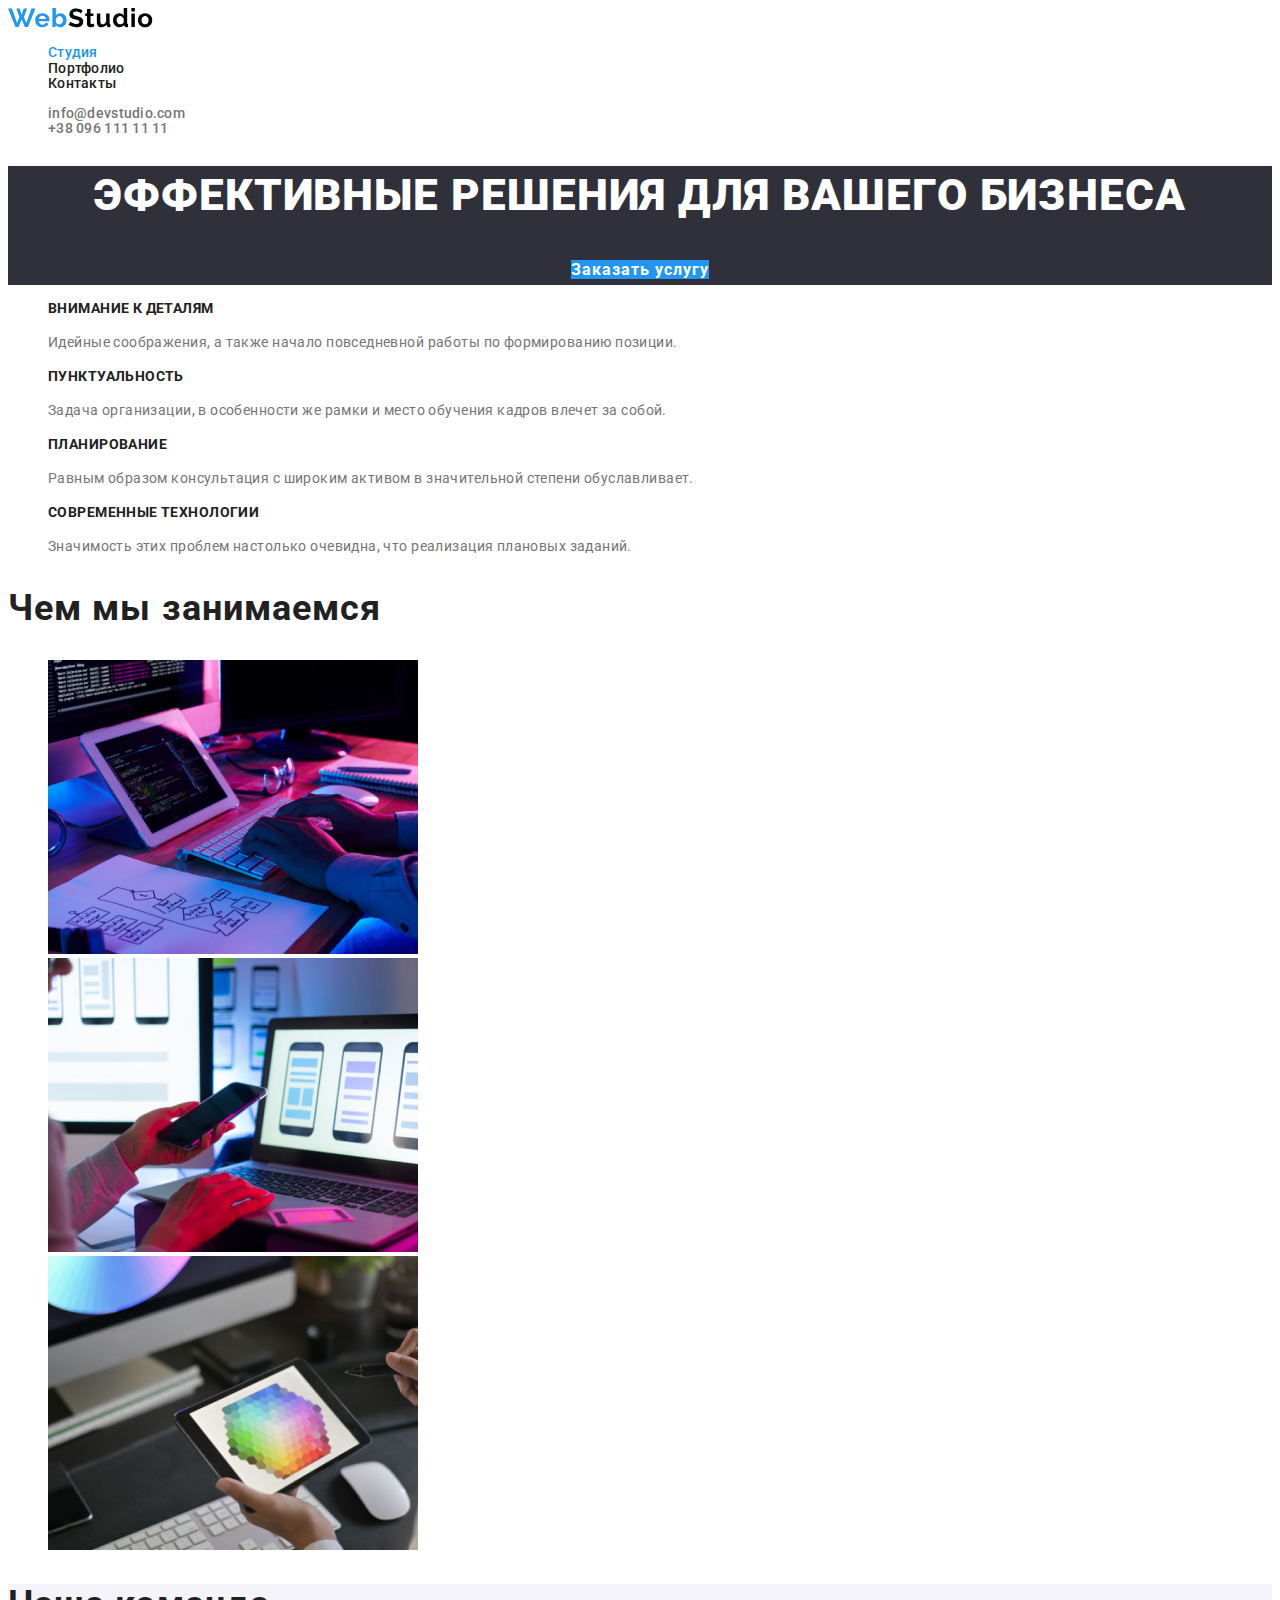
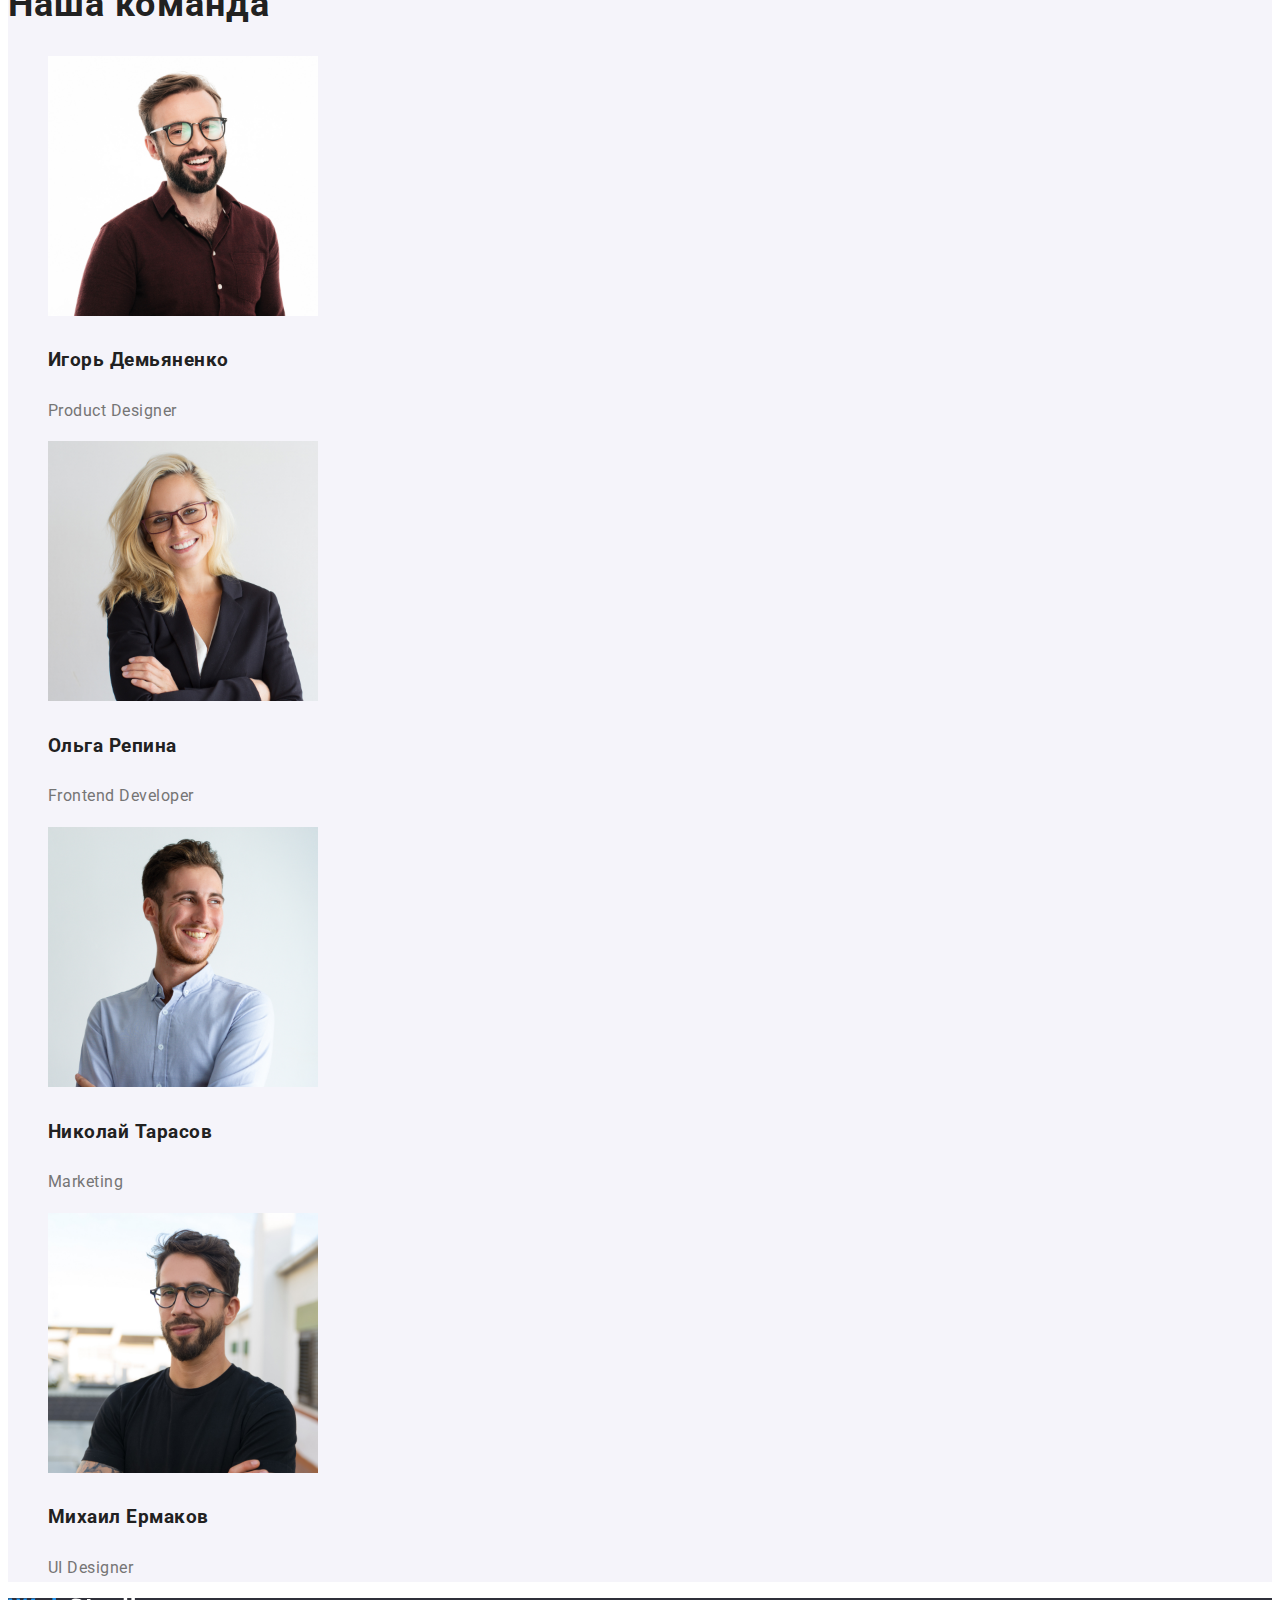
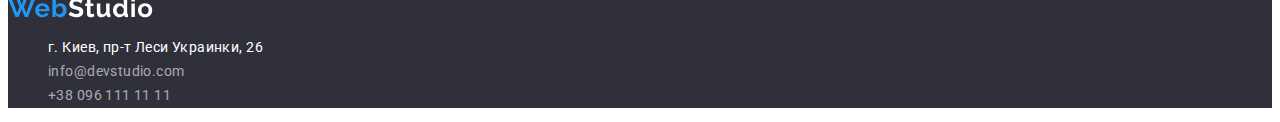
==== index.html @ 73bbd06a "Added files from previous hw" ====
<!DOCTYPE html>
<html lang="ru">
<head>
    <meta charset="UTF-8">
    <meta name="viewport" content="width=device-width, initial-scale=1.0">
    <title>Студия</title>
    <link rel="preconnect" href="https://fonts.gstatic.com">
    <link href="https://fonts.googleapis.com/css2?family=Roboto:wght@400;500;700;900&display=swap" rel="stylesheet">
    <link rel="stylesheet" href="./css/styles.css">
</head>
<body>
    <header class="site-header">
        <nav>
            <a href="index.html" class="logo">
                <img src="images/WebStudio.svg" alt="Логотип">
            </a>
            <ul class="navigation list">
                <li><a class="current" href="index.html">Студия</a></li>
                <li><a href="./portfolio.html">Портфолио</a></li>
                <li><a href="">Контакты</a></li>
            </ul>
        </nav>
        <ul class="header-contacts list">
            <li><a href="mailto:info@devstudio.com">info@devstudio.com</a></li>
            <li><a href="tel:380961111111">+38 096 111 11 11</a></li>
        </ul>
    </header>
    <main>
        <section class="hero">
            <h1>Эффективные решения для вашего бизнеса</h1>
            <a href="">Заказать услугу</a>
        </section>
        <section class="advantages">
           <ul class="list">
                <li>
                    <h3>Внимание к деталям</h3>
                    <p>Идейные соображения, а также начало повседневной работы по формированию позиции.</p>
                </li>
                <li>
                    <h3>Пунктуальность</h3>
                    <p>Задача организации, в особенности же рамки и место обучения кадров влечет за собой.</p>
                </li>
                <li>
                    <h3>Планирование</h3>
                    <p>Равным образом консультация с широким активом в значительной степени обуславливает.</p>
                </li>
                <li>
                    <h3>Современные технологии</h3>
                    <p>Значимость этих проблем настолько очевидна, что реализация плановых заданий.</p>
                </li>
            </ul>
        </section>
        <section class="activities">
            <h2 class="header">Чем мы занимаемся</h2>
            <ul class="list">
                <li><img src="images/1.jpg" alt="coding" width="370" height="294"></li>
                <li><img src="images/2.jpg" alt="developing" width="370" height="294"></li>
                <li><img src="images/3.jpg" alt="designing" width="370" height="294"></li>
            </ul>
        </section>
        <section class="team">
            <h2 class="header">Наша команда</h2>
            <ul class="list">
                <li>
                    <img src="images/igor.jpg" alt="Игорь Демьяненко" height="260" width="270">
                    <h3>Игорь Демьяненко</h3>
                    <p>Product Designer</p>
                </li>
                <li>
                    <img src="images/olga.jpg" alt="Ольга Репина" height="260" width="270">
                    <h3>Ольга Репина</h3>
                    <p>Frontend Developer</p>
                </li>
                <li>
                    <img src="images/nikolay.jpg" alt="Николай Тарасов" height="260" width="270">
                    <h3>Николай Тарасов</h3>
                    <p>Marketing</p>
                </li>
                <li>
                    <img src="images/mikhail.jpg" alt="Михаил Ермаков" height="260" width="270">
                    <h3>Михаил Ермаков</h3>
                    <p>UI Designer</p>
                </li>
            </ul>
        </section>
    </main>
    <footer class="site-footer">
        <a href="index.html" class="logo">
            <img src="images/FooterLogo.svg" alt="Логотип">
        </a>
        <address class="footer-contacts">
            <ul class="list">
                <li>г. Киев, пр-т Леси Украинки, 26</li>
                <li><a href="mailto:info@devstudio.com">info@devstudio.com</a></li>
                <li><a href="tel:+380961111111">+38 096 111 11 11</a></li>
            </ul>
        </address>
    </footer>  
</body>
</html>
---- css/styles.css ----
:root {
  --primary-text-color: #212121;
  --secondary-text-color: #757575;
  --accent-color: #2196f3;
  --secondary-accent-color: #ffffff;
  --hero-background-color: #2f303a;
  --primary-background: #ffffff;
  --secondary-background: #f5f4fa;
}

body {
  font-family: "Roboto", sans-serif;
  background-color: var(--primary-background);
}

/* Header */

.navigation a {
  color: var(--primary-text-color);
  text-decoration: none;
}

.site-header a:hover,
.site-header a:focus {
  color: var(--accent-color);
}

.header-contacts a {
  color: var(--secondary-text-color);
  text-decoration: none;
}

.site-header {
  font-weight: 500;
  font-size: 14px;
  line-height: 1.1;
  letter-spacing: 0.02em;
}

.navigation .current {
  color: var(--accent-color);
}

/* Hero */

.hero {
  background-color: var(--hero-background-color);

  text-align: center;
  letter-spacing: 0.06em;
}

.hero h1 {
  color: var(--secondary-accent-color);

  font-weight: 900;
  font-size: 44px;
  line-height: 1.36;
  text-transform: uppercase;
}

.hero a {
  color: var(--secondary-accent-color);
  background-color: var(--accent-color);

  font-weight: 700;
  font-size: 16px;
  line-height: 1.87;
  text-decoration: none;
}

/* Main index.html */

.advantages h3 {
  color: var(--primary-text-color);

  font-weight: 700;
  font-size: 14px;
  line-height: 1.14;
  letter-spacing: 0.03em;
  text-transform: uppercase;
}

.advantages p {
  color: var(--secondary-text-color);

  font-weight: 400;
  font-size: 14px;
  line-height: 1.71;
  letter-spacing: 0.03em;
}

.header {
  color: var(--primary-text-color);

  font-weight: 700;
  font-size: 36px;
  line-height: 1.16;
  letter-spacing: 0.03em;
}

.team {
  background-color: var(--secondary-background);
}

.team .list {
  color: var(--primary-text-color);

  font-weight: 500;
  font-size: 16px;
  line-height: 1.8;
  letter-spacing: 0.03em;
}

.team p {
  color: var(--secondary-text-color);

  font-weight: 400;
}

.list {
  list-style: none;
  font-style: normal;
}

/* Footer */

.site-footer {
  background: var(--hero-background-color);
}

.footer-contacts {
  color: var(--secondary-accent-color);

  font-weight: 400;
  font-size: 14px;
  line-height: 1.71;
  letter-spacing: 0.03em;
}

.footer-contacts a {
  color: rgba(255, 255, 255, 0.6);

  text-decoration: none;
}

/* Main portfolio.html */

.filters button {
  background-color: var(--secondary-background);
  color: var(--primary-text-color);

  font-family: inherit;
  font-weight: 500;
  font-size: 16px;
  line-height: 1.62;
  letter-spacing: 0.03em;
}

.filters button:hover,
.filters button:focus,
.filters button:active {
  background-color: var(--accent-color);
  color: var(--secondary-accent-color);
}

.portfolio a {
  text-decoration: none;
}

.portfolio h3 {
  color: var(--primary-text-color);

  font-weight: 700;
  font-size: 18px;
  line-height: 2;
  letter-spacing: 0.06em;
}

.portfolio p {
  color: var(--secondary-text-color);

  font-weight: 400;
  font-size: 16px;
  line-height: 1.87;
  letter-spacing: 0.03em;
}
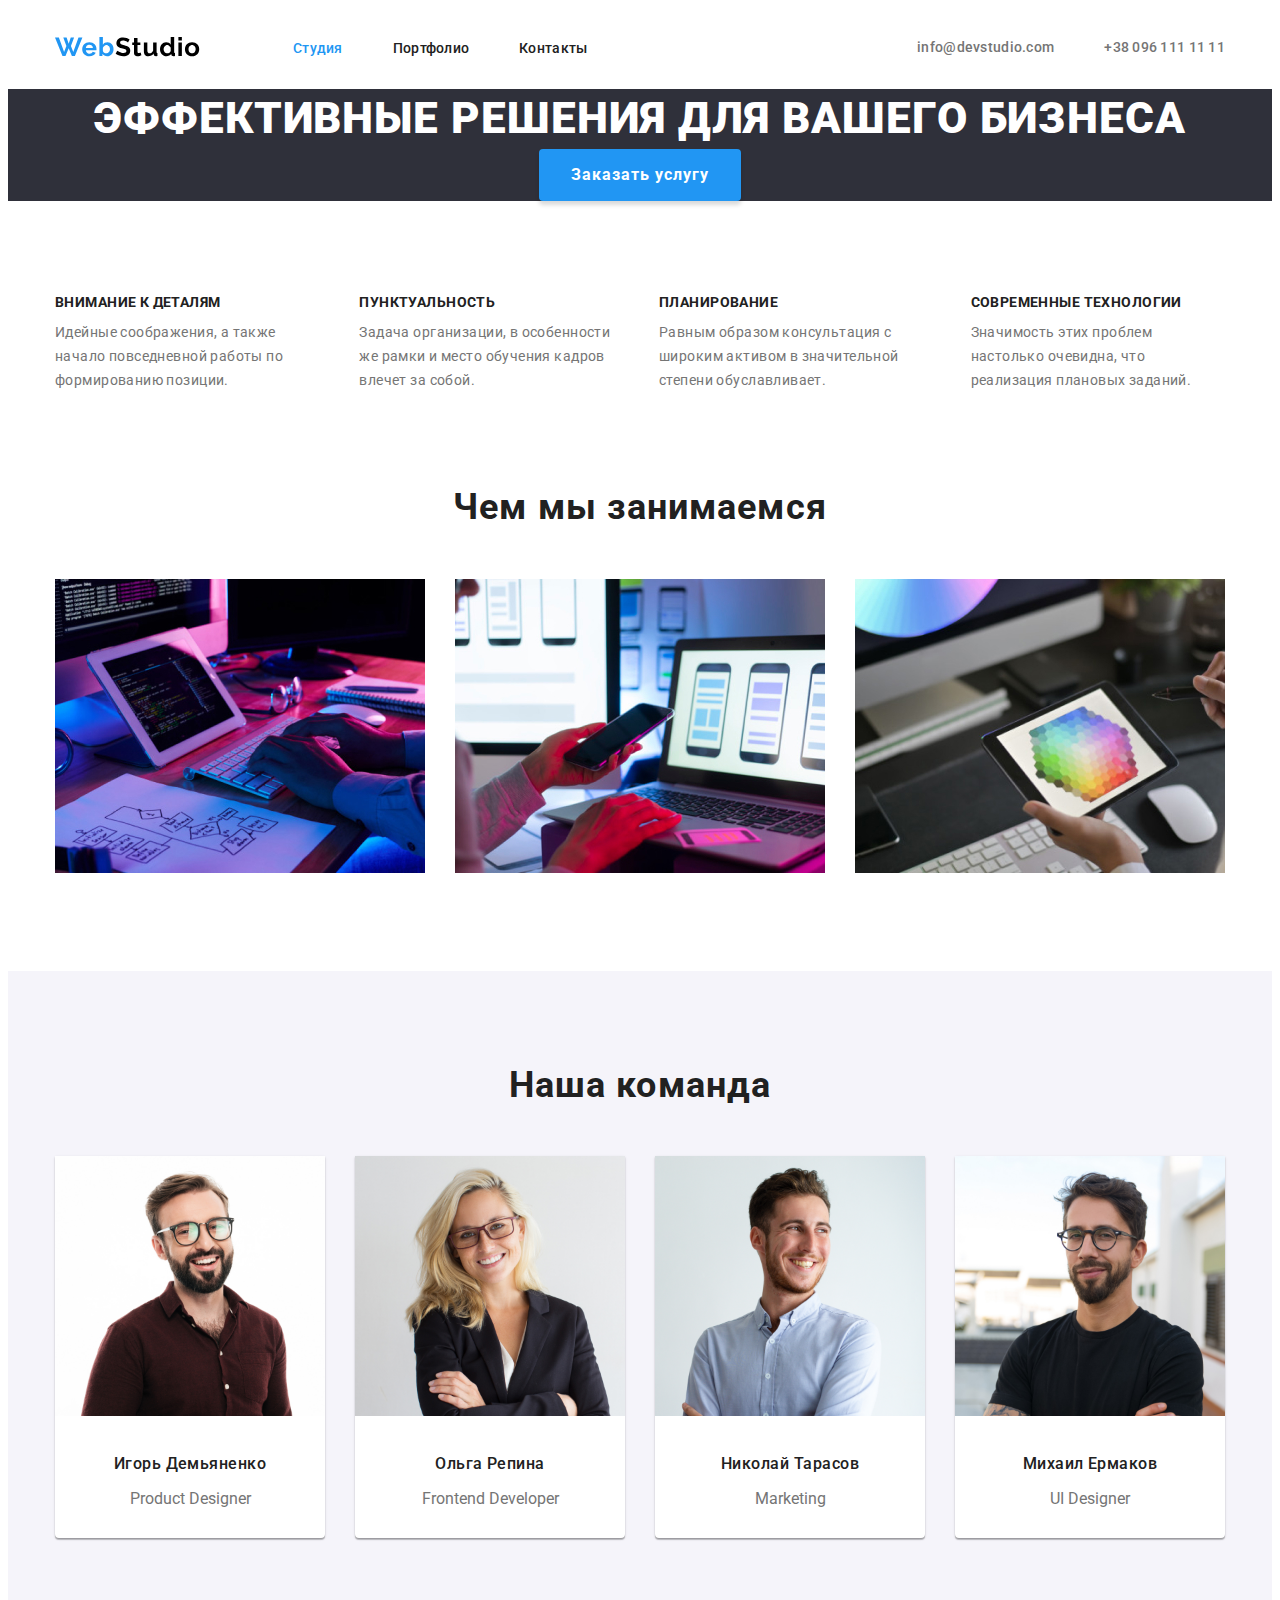
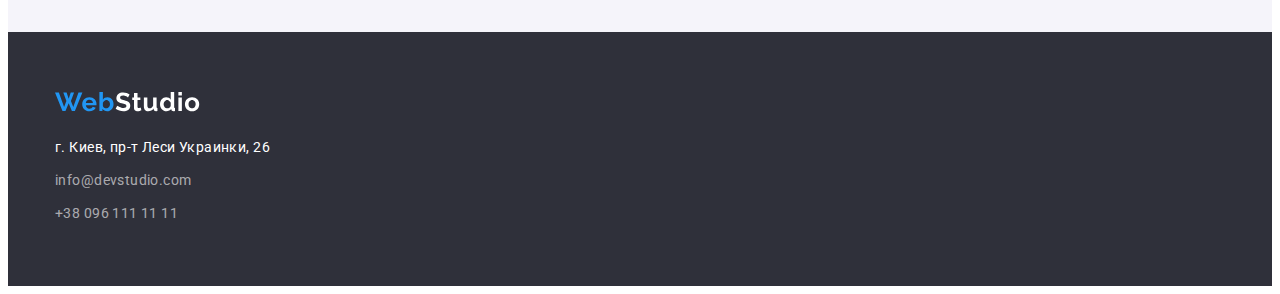
==== commit dc426a53: "Added geometry for index.html" ====
--- a/index.html
+++ b/index.html
@@ -6,24 +6,29 @@
     <title>Студия</title>
     <link rel="preconnect" href="https://fonts.gstatic.com">
     <link href="https://fonts.googleapis.com/css2?family=Roboto:wght@400;500;700;900&display=swap" rel="stylesheet">
+    <link rel="stylesheet" href="https://cdnjs.cloudflare.com/ajax/libs/modern-normalize/1.0.0/modern-normalize.min.css"
+        integrity="sha512-ISS7cAi1PEhQ8jnbJpJZMd29NlhNj4AWYyLOSp2CE/CsHxTCu+r+t0D2yoJudVrd0/8fTVPUVDzY5Tvli75u/g=="
+        crossorigin="anonymous" />
     <link rel="stylesheet" href="./css/styles.css">
 </head>
 <body>
     <header class="site-header">
-        <nav>
-            <a href="index.html" class="logo">
-                <img src="images/WebStudio.svg" alt="Логотип">
-            </a>
-            <ul class="navigation list">
-                <li><a class="current" href="index.html">Студия</a></li>
-                <li><a href="./portfolio.html">Портфолио</a></li>
-                <li><a href="">Контакты</a></li>
+        <div class="container">
+            <nav class="navigation">
+                <a href="index.html" class="logo">
+                    <img src="images/WebStudio.svg" alt="Логотип">
+                </a>
+                <ul class="list">
+                    <li><a class="current link" href="index.html">Студия</a></li>
+                    <li><a class="link" href="./portfolio.html">Портфолио</a></li>
+                    <li><a class="link" href="">Контакты</a></li>
+                </ul>
+            </nav>
+            <ul class="header-contacts list">
+                <li><a href="mailto:info@devstudio.com">info@devstudio.com</a></li>
+                <li><a href="tel:380961111111">+38 096 111 11 11</a></li>
             </ul>
-        </nav>
-        <ul class="header-contacts list">
-            <li><a href="mailto:info@devstudio.com">info@devstudio.com</a></li>
-            <li><a href="tel:380961111111">+38 096 111 11 11</a></li>
-        </ul>
+        </div>
     </header>
     <main>
         <section class="hero">
@@ -31,70 +36,78 @@
             <a href="">Заказать услугу</a>
         </section>
         <section class="advantages">
-           <ul class="list">
-                <li>
+           <div class="container">
+            <ul class="list">
+                <li class="item">
                     <h3>Внимание к деталям</h3>
                     <p>Идейные соображения, а также начало повседневной работы по формированию позиции.</p>
                 </li>
-                <li>
+                <li class="item">
                     <h3>Пунктуальность</h3>
                     <p>Задача организации, в особенности же рамки и место обучения кадров влечет за собой.</p>
                 </li>
-                <li>
+                <li class="item">
                     <h3>Планирование</h3>
                     <p>Равным образом консультация с широким активом в значительной степени обуславливает.</p>
                 </li>
-                <li>
+                <li class="item">
                     <h3>Современные технологии</h3>
                     <p>Значимость этих проблем настолько очевидна, что реализация плановых заданий.</p>
                 </li>
             </ul>
+           </div>
         </section>
         <section class="activities">
             <h2 class="header">Чем мы занимаемся</h2>
-            <ul class="list">
-                <li><img src="images/1.jpg" alt="coding" width="370" height="294"></li>
-                <li><img src="images/2.jpg" alt="developing" width="370" height="294"></li>
-                <li><img src="images/3.jpg" alt="designing" width="370" height="294"></li>
-            </ul>
+            <div class="container">
+                <ul class="list">
+                    <li class="item"><img src="images/1.jpg" alt="coding" width="370" height="294"></li>
+                    <li class="item"><img src="images/2.jpg" alt="developing" width="370" height="294"></li>
+                    <li class="item"><img src="images/3.jpg" alt="designing" width="370" height="294"></li>
+                </ul>
+            </div>
         </section>
         <section class="team">
             <h2 class="header">Наша команда</h2>
-            <ul class="list">
-                <li>
-                    <img src="images/igor.jpg" alt="Игорь Демьяненко" height="260" width="270">
-                    <h3>Игорь Демьяненко</h3>
-                    <p>Product Designer</p>
-                </li>
-                <li>
-                    <img src="images/olga.jpg" alt="Ольга Репина" height="260" width="270">
-                    <h3>Ольга Репина</h3>
-                    <p>Frontend Developer</p>
-                </li>
-                <li>
-                    <img src="images/nikolay.jpg" alt="Николай Тарасов" height="260" width="270">
-                    <h3>Николай Тарасов</h3>
-                    <p>Marketing</p>
-                </li>
-                <li>
-                    <img src="images/mikhail.jpg" alt="Михаил Ермаков" height="260" width="270">
-                    <h3>Михаил Ермаков</h3>
-                    <p>UI Designer</p>
-                </li>
-            </ul>
+            <div class="container">
+                <ul class="list">
+                    <li class="item">
+                        <img src="images/igor.jpg" alt="Игорь Демьяненко" height="260" width="270">
+                        <h3>Игорь Демьяненко</h3>
+                        <p>Product Designer</p>
+                    </li>
+                    <li class="item">
+                        <img src="images/olga.jpg" alt="Ольга Репина" height="260" width="270">
+                        <h3>Ольга Репина</h3>
+                        <p>Frontend Developer</p>
+                    </li>
+                    <li class="item">
+                        <img src="images/nikolay.jpg" alt="Николай Тарасов" height="260" width="270">
+                        <h3>Николай Тарасов</h3>
+                        <p>Marketing</p>
+                    </li>
+                    <li class="item">
+                        <img src="images/mikhail.jpg" alt="Михаил Ермаков" height="260" width="270">
+                        <h3>Михаил Ермаков</h3>
+                        <p>UI Designer</p>
+                    </li>
+                </ul>
+            </div>
         </section>
     </main>
     <footer class="site-footer">
-        <a href="index.html" class="logo">
-            <img src="images/FooterLogo.svg" alt="Логотип">
-        </a>
-        <address class="footer-contacts">
-            <ul class="list">
-                <li>г. Киев, пр-т Леси Украинки, 26</li>
-                <li><a href="mailto:info@devstudio.com">info@devstudio.com</a></li>
-                <li><a href="tel:+380961111111">+38 096 111 11 11</a></li>
-            </ul>
-        </address>
+        <div class="container">
+            <a href="index.html" class="logo">
+                <img src="images/FooterLogo.svg" alt="Логотип">
+            </a>
+            <address class="footer-contacts">
+                <ul class="list">
+                    <li class="item">г. Киев, пр-т Леси Украинки, 26</li>
+                    <li class="item"><a href="mailto:info@devstudio.com">info@devstudio.com</a></li>
+                    <li class="item"><a href="tel:+380961111111">+38 096 111 11 11</a></li>
+                </ul>
+            </address>
+        </div>
     </footer>  
 </body>
 </html>--- a/css/styles.css
+++ b/css/styles.css
@@ -13,9 +13,45 @@
   background-color: var(--primary-background);
 }
 
+/* Utility */
+
+.list {
+  list-style: none;
+  font-style: normal;
+  margin: 0;
+  padding: 0;
+}
+
+.container {
+  width: 1170px;
+  padding-left: 15px;
+  padding-right: 15px;
+  margin: 0 auto;
+  display: flex;
+  text-align: center;
+}
+
 /* Header */
 
-.navigation a {
+.navigation .list {
+  display: flex;
+  text-align: center;
+  padding-left: 93px;
+}
+
+.navigation li:not(:last-child) {
+  margin-right: 50px;
+}
+
+.navigation {
+  display: flex;
+  align-items: center;
+}
+
+.navigation .link {
+  display: block;
+  padding: 33px 0;
+
   color: var(--primary-text-color);
   text-decoration: none;
 }
@@ -25,9 +61,24 @@
   color: var(--accent-color);
 }
 
+.header-contacts {
+  display: flex;
+  margin-left: auto;
+}
+
 .header-contacts a {
+  padding: 32px 0;
+
   color: var(--secondary-text-color);
   text-decoration: none;
+}
+
+.header-contacts li {
+  display: flex;
+}
+
+.header-contacts li:not(:last-child) {
+  margin-right: 50px;
 }
 
 .site-header {
@@ -51,6 +102,8 @@
 }
 
 .hero h1 {
+  margin: 0;
+
   color: var(--secondary-accent-color);
 
   font-weight: 900;
@@ -60,6 +113,11 @@
 }
 
 .hero a {
+  display: inline-block;
+  padding: 11px 32px;
+  box-shadow: 0px 4px 4px rgba(0, 0, 0, 0.15);
+  border-radius: 4px;
+
   color: var(--secondary-accent-color);
   background-color: var(--accent-color);
 
@@ -71,7 +129,18 @@
 
 /* Main index.html */
 
+.advantages .list {
+  display: flex;
+  margin-top: 94px;
+}
+
+.advantages .item:not(:last-child) {
+  margin-right: 30px;
+}
+
 .advantages h3 {
+  margin: 0;
+
   color: var(--primary-text-color);
 
   font-weight: 700;
@@ -79,18 +148,25 @@
   line-height: 1.14;
   letter-spacing: 0.03em;
   text-transform: uppercase;
+  text-align: left;
 }
 
 .advantages p {
+  margin: 10px 0 0;
+
   color: var(--secondary-text-color);
 
   font-weight: 400;
   font-size: 14px;
   line-height: 1.71;
   letter-spacing: 0.03em;
+  text-align: left;
 }
 
 .header {
+  text-align: center;
+  margin: 0 0 50px;
+
   color: var(--primary-text-color);
 
   font-weight: 700;
@@ -99,11 +175,46 @@
   letter-spacing: 0.03em;
 }
 
+.activities {
+  padding-top: 94px;
+}
+
+.activities .list {
+  display: flex;
+}
+
+.activities .item:not(:last-child) {
+  margin-right: 30px;
+}
+
+.activities .item {
+  margin-bottom: 94px;
+}
+
 .team {
+  padding: 94px 0;
   background-color: var(--secondary-background);
 }
 
+.team .item {
+  padding-bottom: 30px;
+
+  box-shadow: 0px 1px 3px rgba(0, 0, 0, 0.12), 0px 1px 1px rgba(0, 0, 0, 0.14),
+    0px 2px 1px rgba(0, 0, 0, 0.2);
+  border-radius: 0px 0px 4px 4px;
+  background-color: var(--primary-background);
+}
+
+.team .item:not(:last-child) {
+  margin-right: 30px;
+}
+
 .team .list {
+  display: flex;
+}
+
+.team h3 {
+  margin: 30px 0 0;
   color: var(--primary-text-color);
 
   font-weight: 500;
@@ -113,23 +224,27 @@
 }
 
 .team p {
+  margin: 10px 0 0;
   color: var(--secondary-text-color);
 
   font-weight: 400;
 }
 
-.list {
-  list-style: none;
-  font-style: normal;
-}
-
 /* Footer */
 
+.site-footer .container {
+  flex-direction: column;
+  align-items: flex-start;
+}
+
 .site-footer {
+  padding: 60px 0;
+
   background: var(--hero-background-color);
 }
 
 .footer-contacts {
+  margin-top: 20px;
   color: var(--secondary-accent-color);
 
   font-weight: 400;
@@ -144,6 +259,13 @@
   text-decoration: none;
 }
 
+.footer-contacts .item {
+  text-align: left;
+}
+
+.footer-contacts .item:not(:last-child) {
+  margin-bottom: 9px;
+}
 /* Main portfolio.html */
 
 .filters button {
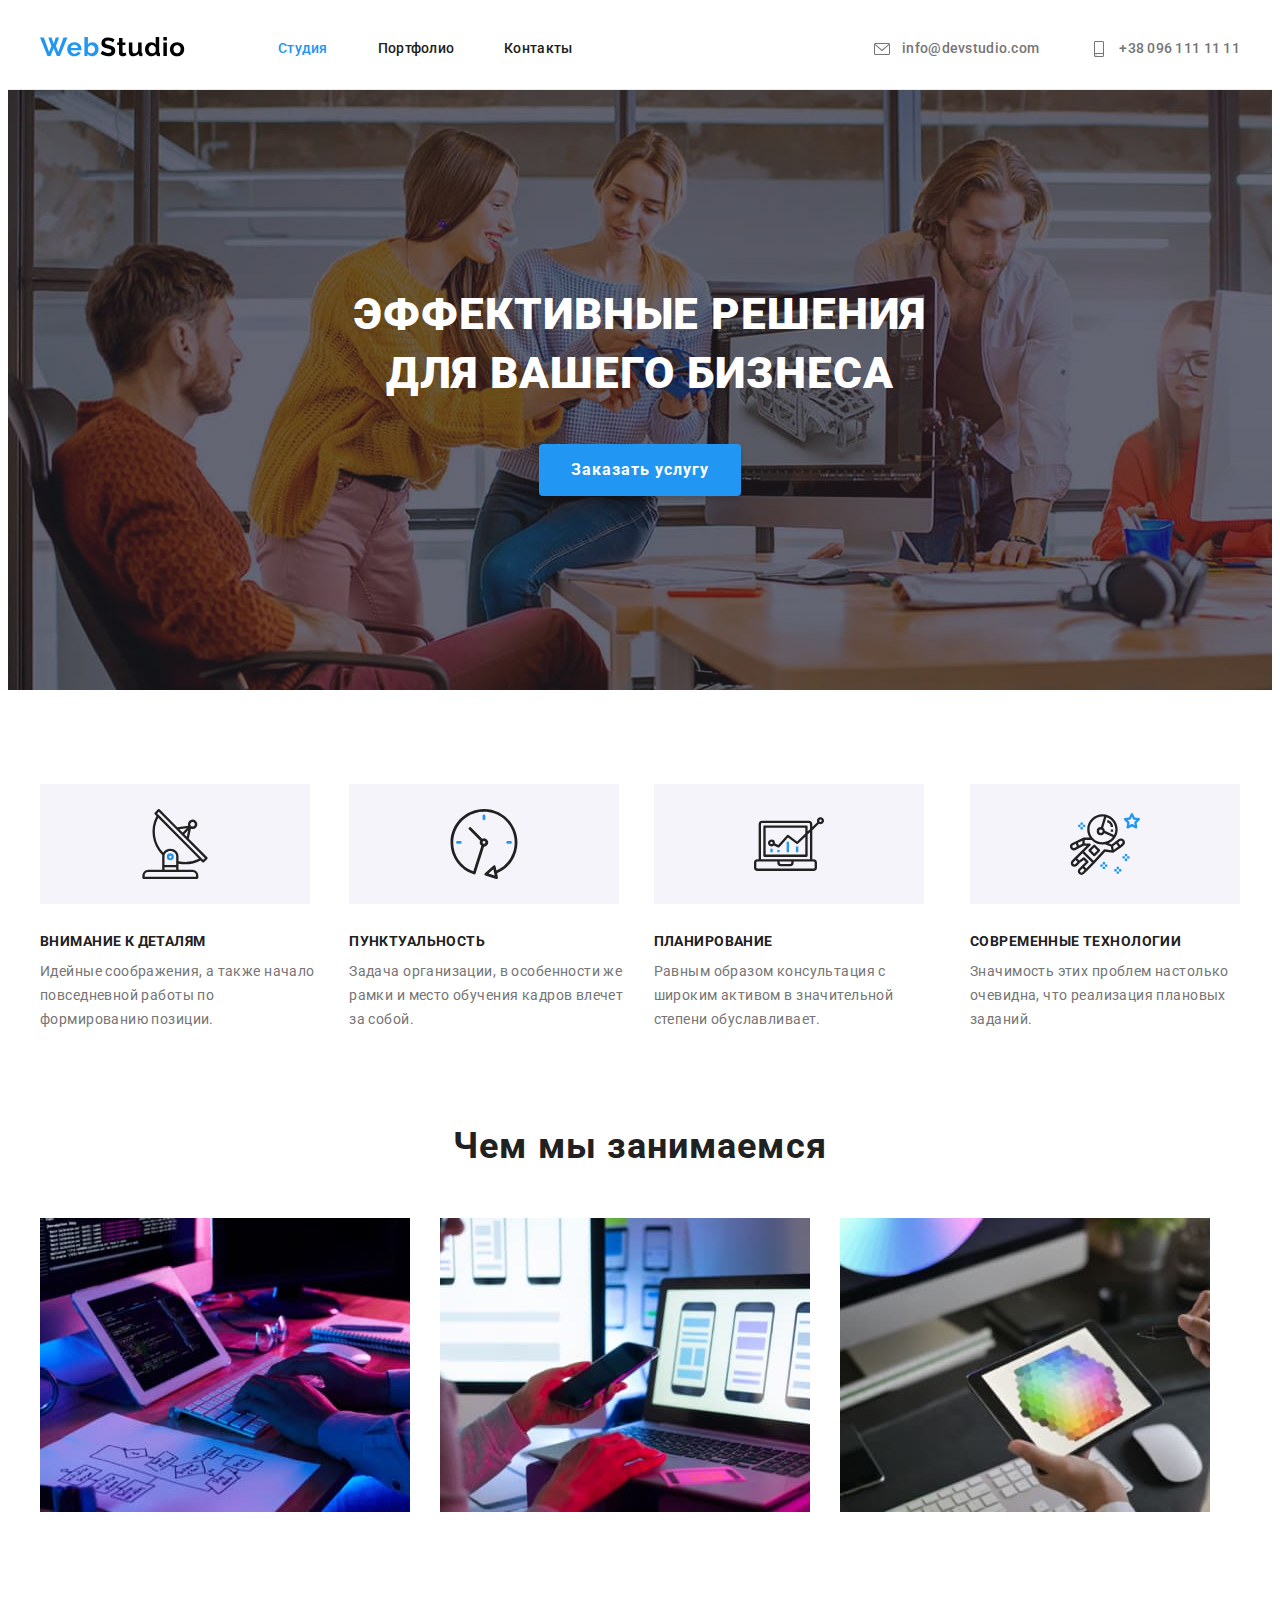
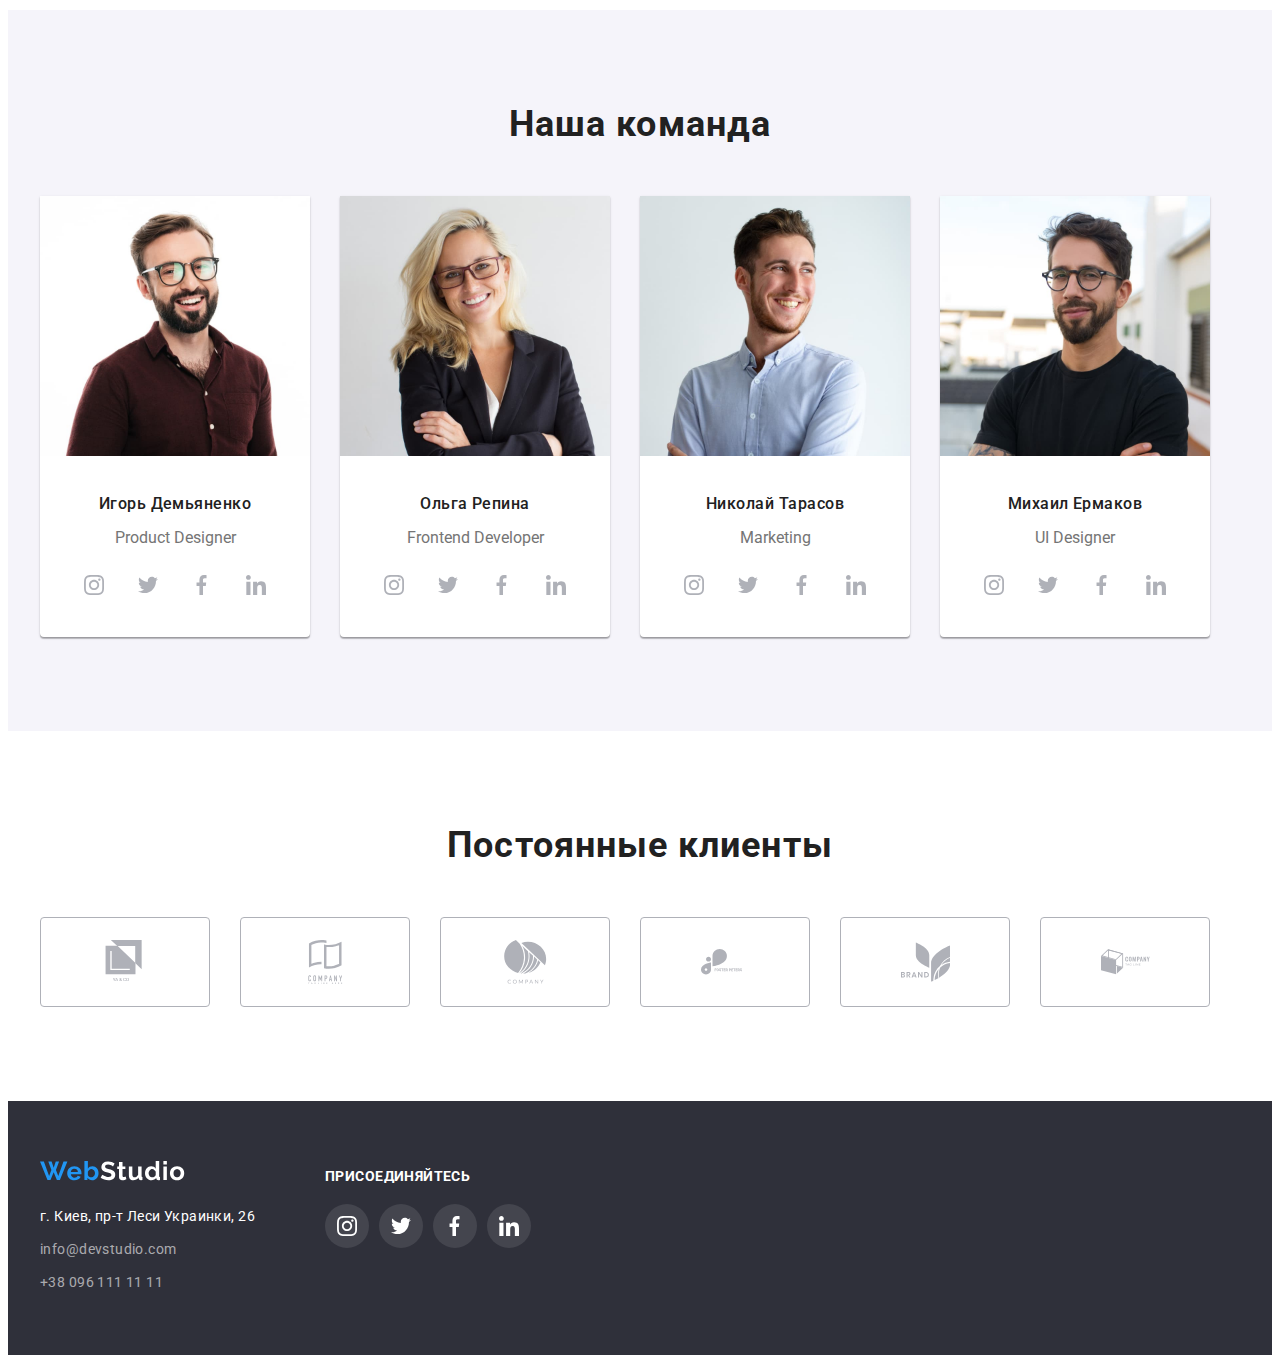
==== commit 0e4c6e2f: "hw 4 completed" ====
--- a/index.html
+++ b/index.html
@@ -25,32 +25,48 @@
                 </ul>
             </nav>
             <ul class="header-contacts list">
-                <li><a href="mailto:info@devstudio.com">info@devstudio.com</a></li>
-                <li><a href="tel:380961111111">+38 096 111 11 11</a></li>
+                <li>
+                    <a class="item" href="mailto:info@devstudio.com">
+                        <svg class="icon">
+                            <use href="./images/sprite.svg#icon-envelope"></use>
+                        </svg>info@devstudio.com
+                    </a>
+                </li>
+                <li>
+                    <a class="item" href="tel:380961111111">
+                        <svg class="icon">
+                            <use href="./images/sprite.svg#icon-smartphone"></use>
+                        </svg>+38 096 111 11 11
+                    </a>
+                </li>
             </ul>
         </div>
     </header>
     <main>
         <section class="hero">
-            <h1>Эффективные решения для вашего бизнеса</h1>
+            <h1>Эффективные решения <br> для вашего бизнеса</h1>
             <a href="">Заказать услугу</a>
         </section>
         <section class="advantages">
            <div class="container">
             <ul class="list">
                 <li class="item">
+                    <div class="icon antenna"></div>
                     <h3>Внимание к деталям</h3>
                     <p>Идейные соображения, а также начало повседневной работы по формированию позиции.</p>
                 </li>
                 <li class="item">
+                    <div class="icon clock"></div>
                     <h3>Пунктуальность</h3>
                     <p>Задача организации, в особенности же рамки и место обучения кадров влечет за собой.</p>
                 </li>
                 <li class="item">
+                    <div class="icon diagramm"></div>
                     <h3>Планирование</h3>
                     <p>Равным образом консультация с широким активом в значительной степени обуславливает.</p>
                 </li>
                 <li class="item">
+                    <div class="icon astronaut"></div>
                     <h3>Современные технологии</h3>
                     <p>Значимость этих проблем настолько очевидна, что реализация плановых заданий.</p>
                 </li>
@@ -73,40 +89,252 @@
                 <ul class="list">
                     <li class="item">
                         <img src="images/igor.jpg" alt="Игорь Демьяненко" height="260" width="270">
-                        <h3>Игорь Демьяненко</h3>
-                        <p>Product Designer</p>
+                        <div class="item-header">
+                            <h3>Игорь Демьяненко</h3>
+                            <p>Product Designer</p>
+                            <ul class="social-network list">
+                                <li class="network">
+                                    <a class="link" href="">
+                                        <svg class="icon">
+                                            <use href="./images/sprite.svg#icon-inst"></use>
+                                        </svg>
+                                    </a>
+                                </li>
+                                <li class="network">
+                                    <a class="link" href="">
+                                        <svg class="icon">
+                                            <use href="./images/sprite.svg#icon-twit"></use>
+                                        </svg>
+                                    </a>
+                                </li>
+                                <li class="network">
+                                    <a class="link" href="">
+                                        <svg class="icon">
+                                            <use href="./images/sprite.svg#icon-facebook"></use>
+                                        </svg>
+                                    </a>
+                                </li>
+                                <li class="network">
+                                    <a class="link" href="">
+                                        <svg class="icon">
+                                            <use href="./images/sprite.svg#icon-linkedin"></use>
+                                        </svg>
+                                    </a>
+                                </li>
+                            </ul>
+                        </div>
                     </li>
                     <li class="item">
                         <img src="images/olga.jpg" alt="Ольга Репина" height="260" width="270">
-                        <h3>Ольга Репина</h3>
-                        <p>Frontend Developer</p>
+                        <div class="item-header">
+                            <h3>Ольга Репина</h3>
+                            <p>Frontend Developer</p>
+                            <ul class="social-network list">
+                                <li class="network">
+                                    <a class="link" href="">
+                                        <svg class="icon">
+                                            <use href="./images/sprite.svg#icon-inst"></use>
+                                        </svg>
+                                    </a>
+                                </li>
+                                <li class="network">
+                                    <a class="link" href="">
+                                        <svg class="icon">
+                                            <use href="./images/sprite.svg#icon-twit"></use>
+                                        </svg>
+                                    </a>
+                                </li>
+                                <li class="network">
+                                    <a class="link" href="">
+                                        <svg class="icon">
+                                            <use href="./images/sprite.svg#icon-facebook"></use>
+                                        </svg>
+                                    </a>
+                                </li>
+                                <li class="network">
+                                    <a class="link" href="">
+                                        <svg class="icon">
+                                            <use href="./images/sprite.svg#icon-linkedin"></use>
+                                        </svg>
+                                    </a>
+                                </li>
+                            </ul>
+                        </div>
                     </li>
                     <li class="item">
                         <img src="images/nikolay.jpg" alt="Николай Тарасов" height="260" width="270">
-                        <h3>Николай Тарасов</h3>
-                        <p>Marketing</p>
+                        <div class="item-header">
+                            <h3>Николай Тарасов</h3>
+                            <p>Marketing</p>
+                            <ul class="social-network list">
+                                <li class="network">
+                                    <a class="link" href="">
+                                        <svg class="icon">
+                                            <use href="./images/sprite.svg#icon-inst"></use>
+                                        </svg>
+                                    </a>
+                                </li>
+                                <li class="network">
+                                    <a class="link" href="">
+                                        <svg class="icon">
+                                            <use href="./images/sprite.svg#icon-twit"></use>
+                                        </svg>
+                                    </a>
+                                </li>
+                                <li class="network">
+                                    <a class="link" href="">
+                                        <svg class="icon">
+                                            <use href="./images/sprite.svg#icon-facebook"></use>
+                                        </svg>
+                                    </a>
+                                </li>
+                                <li class="network">
+                                    <a class="link" href="">
+                                        <svg class="icon">
+                                            <use href="./images/sprite.svg#icon-linkedin"></use>
+                                        </svg>
+                                    </a>
+                                </li>
+                            </ul>
+                        </div>
                     </li>
                     <li class="item">
                         <img src="images/mikhail.jpg" alt="Михаил Ермаков" height="260" width="270">
-                        <h3>Михаил Ермаков</h3>
-                        <p>UI Designer</p>
+                        <div class="item-header">
+                            <h3>Михаил Ермаков</h3>
+                            <p>UI Designer</p>
+                            <ul class="social-network list">
+                                <li class="network">
+                                    <a class="link" href="">
+                                        <svg class="icon">
+                                            <use href="./images/sprite.svg#icon-inst"></use>
+                                        </svg>
+                                    </a>
+                                </li>
+                                <li class="network">
+                                    <a class="link" href="">
+                                        <svg class="icon">
+                                            <use href="./images/sprite.svg#icon-twit"></use>
+                                        </svg>
+                                    </a>
+                                </li>
+                                <li class="network">
+                                    <a class="link" href="">
+                                        <svg class="icon">
+                                            <use href="./images/sprite.svg#icon-facebook"></use>
+                                        </svg>
+                                    </a>
+                                </li>
+                                <li class="network">
+                                    <a class="link" href="">
+                                        <svg class="icon">
+                                            <use href="./images/sprite.svg#icon-linkedin"></use>
+                                        </svg>
+                                    </a>
+                                </li>
+                            </ul>
+                        </div>
                     </li>
                 </ul>
             </div>
+        </section>
+        <section class="clients">
+            <h2 class="header">Постоянные клиенты</h2>
+            
+                <ul class="client-links list container">
+                    <li class="client">
+                        <a class="link" href="">
+                            <svg class="icon">
+                                <use href="./images/sprite.svg#icon-logo-1"></use>
+                            </svg>
+                        </a>
+                    </li>
+                    <li class="client">
+                        <a class="link" href="">
+                            <svg class="icon">
+                                <use href="./images/sprite.svg#icon-logo-2"></use>
+                            </svg>
+                        </a>
+                    </li>
+                    <li class="client">
+                        <a class="link" href="">
+                            <svg class="icon">
+                                <use href="./images/sprite.svg#icon-logo-3"></use>
+                            </svg>
+                        </a>
+                    </li>
+                    <li class="client">
+                        <a class="link" href="">
+                            <svg class="icon">
+                                <use href="./images/sprite.svg#icon-logo-4"></use>
+                            </svg>
+                        </a>
+                    </li>
+                    <li class="client">
+                        <a class="link" href="">
+                            <svg class="icon">
+                                <use href="./images/sprite.svg#icon-logo-5"></use>
+                            </svg>
+                        </a>
+                    </li>
+                    <li class="client">
+                        <a class="link" href="">
+                            <svg class="icon">
+                                <use href="./images/sprite.svg#icon-logo-6"></use>
+                            </svg>
+                        </a>
+                    </li>
+                </ul>
+        
         </section>
     </main>
     <footer class="site-footer">
         <div class="container">
-            <a href="index.html" class="logo">
-                <img src="images/FooterLogo.svg" alt="Логотип">
-            </a>
-            <address class="footer-contacts">
-                <ul class="list">
-                    <li class="item">г. Киев, пр-т Леси Украинки, 26</li>
-                    <li class="item"><a href="mailto:info@devstudio.com">info@devstudio.com</a></li>
-                    <li class="item"><a href="tel:+380961111111">+38 096 111 11 11</a></li>
-                </ul>
-            </address>
+            <div class="footer-section">
+                <a href="index.html" class="logo">
+                    <img src="images/FooterLogo.svg" alt="Логотип">
+                </a>
+                <address class="footer-contacts">
+                    <ul class="list">
+                        <li class="item">г. Киев, пр-т Леси Украинки, 26</li>
+                        <li class="item"><a href="mailto:info@devstudio.com">info@devstudio.com</a></li>
+                        <li class="item"><a href="tel:+380961111111">+38 096 111 11 11</a></li>
+                    </ul>
+                </address>
+            </div>
+            <div class="footer-section">
+                <p>Присоединяйтесь</p>
+                <ul class="social-network list">
+                    <li class="network">
+                        <a class="link" href="">
+                            <svg class="icon">
+                                <use href="./images/sprite.svg#icon-inst"></use>
+                            </svg>
+                        </a>
+                    </li>
+                    <li class="network">
+                        <a class="link" href="">
+                            <svg class="icon">
+                                <use href="./images/sprite.svg#icon-twit"></use>
+                            </svg>
+                        </a>
+                    </li>
+                    <li class="network">
+                        <a class="link" href="">
+                            <svg class="icon">
+                                <use href="./images/sprite.svg#icon-facebook"></use>
+                            </svg>
+                        </a>
+                    </li>
+                    <li class="network">
+                        <a class="link" href="">
+                            <svg class="icon">
+                                <use href="./images/sprite.svg#icon-linkedin"></use>
+                            </svg>
+                        </a>
+                    </li>
+                </ul>
+            </div>
         </div>
     </footer>  
 </body>
--- a/css/styles.css
+++ b/css/styles.css
@@ -6,6 +6,7 @@
   --hero-background-color: #2f303a;
   --primary-background: #ffffff;
   --secondary-background: #f5f4fa;
+  --primary-icon: #afb1b8;
 }
 
 body {
@@ -23,7 +24,7 @@
 }
 
 .container {
-  width: 1170px;
+  width: 1200px;
   padding-left: 15px;
   padding-right: 15px;
   margin: 0 auto;
@@ -82,12 +83,31 @@
 }
 
 .site-header {
+  border-bottom: 1px solid #ececec;
+
   font-weight: 500;
   font-size: 14px;
   line-height: 1.1;
   letter-spacing: 0.02em;
 }
 
+.header-contacts .item {
+  display: flex;
+  align-items: center;
+}
+
+.header-contacts .icon {
+  width: 20px;
+  height: 16px;
+  margin-right: 10px;
+  fill: currentColor;
+}
+
+.header-contacts .icon:hover,
+.header-contacts .icon:focus {
+  fill: currentColor;
+}
+
 .navigation .current {
   color: var(--accent-color);
 }
@@ -95,14 +115,26 @@
 /* Hero */
 
 .hero {
-  background-color: var(--hero-background-color);
-
-  text-align: center;
+  height: 600px;
+  max-width: 1600px;
+  margin-left: auto;
+  margin-right: auto;
+  background-image: linear-gradient(
+      to right,
+      rgba(47, 48, 58, 0.4),
+      rgba(47, 48, 58, 0.4)
+    ),
+    url(../images/hero.jpg);
+
+  display: flex;
+  align-items: center;
+  justify-content: center;
+  flex-direction: column;
   letter-spacing: 0.06em;
 }
 
 .hero h1 {
-  margin: 0;
+  margin: 0 0 40px;
 
   color: var(--secondary-accent-color);
 
@@ -110,6 +142,7 @@
   font-size: 44px;
   line-height: 1.36;
   text-transform: uppercase;
+  text-align: center;
 }
 
 .hero a {
@@ -129,9 +162,36 @@
 
 /* Main index.html */
 
+.advantages .icon {
+  background-color: var(--secondary-background);
+  background-repeat: no-repeat;
+  background-position: center;
+  height: 120px;
+  width: 270px;
+}
+
+.advantages .antenna {
+  background-image: url(../images/antenna.svg);
+}
+
+.advantages .clock {
+  background-image: url(../images/clock.svg);
+}
+
+.advantages .diagramm {
+  background-image: url(../images/diagram.svg);
+}
+
+.advantages .astronaut {
+  background-image: url(../images/astronaut.svg);
+}
+
+.advantages {
+  padding-top: 94px;
+}
+
 .advantages .list {
   display: flex;
-  margin-top: 94px;
 }
 
 .advantages .item:not(:last-child) {
@@ -139,7 +199,7 @@
 }
 
 .advantages h3 {
-  margin: 0;
+  margin: 30px 0 0;
 
   color: var(--primary-text-color);
 
@@ -197,8 +257,6 @@
 }
 
 .team .item {
-  padding-bottom: 30px;
-
   box-shadow: 0px 1px 3px rgba(0, 0, 0, 0.12), 0px 1px 1px rgba(0, 0, 0, 0.14),
     0px 2px 1px rgba(0, 0, 0, 0.2);
   border-radius: 0px 0px 4px 4px;
@@ -214,7 +272,7 @@
 }
 
 .team h3 {
-  margin: 30px 0 0;
+  margin: 0;
   color: var(--primary-text-color);
 
   font-weight: 500;
@@ -230,11 +288,109 @@
   font-weight: 400;
 }
 
+.item-header {
+  padding: 30px 32px;
+}
+
+.social-network {
+  margin-top: 16px;
+}
+
+.social-network .network:not(:last-child) {
+  margin-right: 10px;
+}
+
+.social-network .link {
+  display: flex;
+  width: 44px;
+  height: 44px;
+  color: var(--primary-icon);
+  text-decoration: none;
+  border-radius: 50%;
+  align-items: center;
+  justify-content: center;
+}
+
+.social-network .link:hover,
+.social-network .link:focus {
+  color: var(--primary-background);
+  background-color: var(--accent-color);
+}
+
+.social-network .icon {
+  width: 20px;
+  height: 20px;
+  fill: currentColor;
+}
+
+.clients {
+  padding: 94px 0;
+}
+
+.client-links .link {
+  display: flex;
+  align-items: center;
+  justify-content: center;
+  width: 170px;
+  height: 90px;
+  border: 1px solid var(--primary-icon);
+  box-sizing: border-box;
+  border-radius: 4px;
+  color: var(--primary-icon);
+}
+
+.client-links .link:hover,
+.client-links .link:focus {
+  border: 1px solid var(--accent-color);
+  color: var(--accent-color);
+}
+
+.client-links .icon {
+  width: 49px;
+  height: 44px;
+  fill: currentColor;
+}
+
+.client-links .client:not(:last-child) {
+  margin-right: 30px;
+}
+
 /* Footer */
 
-.site-footer .container {
+.footer-section {
+  display: flex;
   flex-direction: column;
   align-items: flex-start;
+}
+
+.footer-section:not(:last-child) {
+  margin-right: 70px;
+}
+
+.footer-section .social-network {
+  margin-top: 20px;
+  display: flex;
+}
+
+.footer-section .link {
+  background-color: rgba(255, 255, 255, 0.1);
+}
+
+.footer-section .icon {
+  fill: var(--secondary-accent-color);
+}
+
+.footer-section p {
+  margin: 0;
+  padding-top: 7px;
+
+  font-weight: 700;
+  font-size: 14px;
+  line-height: 16px;
+  letter-spacing: 0.03em;
+  text-transform: uppercase;
+
+  color: var(--secondary-accent-color);
 }
 
 .site-footer {
@@ -268,9 +424,31 @@
 }
 /* Main portfolio.html */
 
+.portfolio-main {
+  padding: 94px 0;
+}
+
+.portfolio-main .container {
+  flex-direction: column;
+  align-items: center;
+}
+
+.filters {
+  display: flex;
+  margin-bottom: 50px;
+}
+
+.filters .item:not(:last-child) {
+  margin-right: 8px;
+}
+
 .filters button {
+  padding: 6px 22px;
+
   background-color: var(--secondary-background);
   color: var(--primary-text-color);
+  border: transparent;
+  border-radius: 4px;
 
   font-family: inherit;
   font-weight: 500;
@@ -284,6 +462,42 @@
 .filters button:active {
   background-color: var(--accent-color);
   color: var(--secondary-accent-color);
+  outline: none;
+  box-shadow: 0px 3px 1px rgba(0, 0, 0, 0.1), 0px 1px 2px rgba(0, 0, 0, 0.08),
+    0px 2px 2px rgba(0, 0, 0, 0.12);
+}
+
+.project {
+  padding: 20px 24px;
+}
+
+.portfolio .item {
+  background-color: var(--primary-background);
+  border: 1px solid #eeeeee;
+  text-align: left;
+}
+
+.portfolio .item:hover,
+.portfolio .item:focus {
+  box-shadow: 0px 1px 1px rgba(0, 0, 0, 0.12), 0px 4px 4px rgba(0, 0, 0, 0.06),
+    1px 4px 6px rgba(0, 0, 0, 0.16);
+}
+
+.portfolio {
+  display: flex;
+  flex-wrap: wrap;
+}
+
+.portfolio .item:not(:nth-child(3n)) {
+  margin-right: 30px;
+}
+
+.portfolio .item:not(:nth-last-child(-n + 3)) {
+  margin-bottom: 30px;
+}
+
+.portfolio img {
+  width: 367px;
 }
 
 .portfolio a {
@@ -291,6 +505,8 @@
 }
 
 .portfolio h3 {
+  margin: 0;
+
   color: var(--primary-text-color);
 
   font-weight: 700;
@@ -300,6 +516,7 @@
 }
 
 .portfolio p {
+  margin: 0;
   color: var(--secondary-text-color);
 
   font-weight: 400;
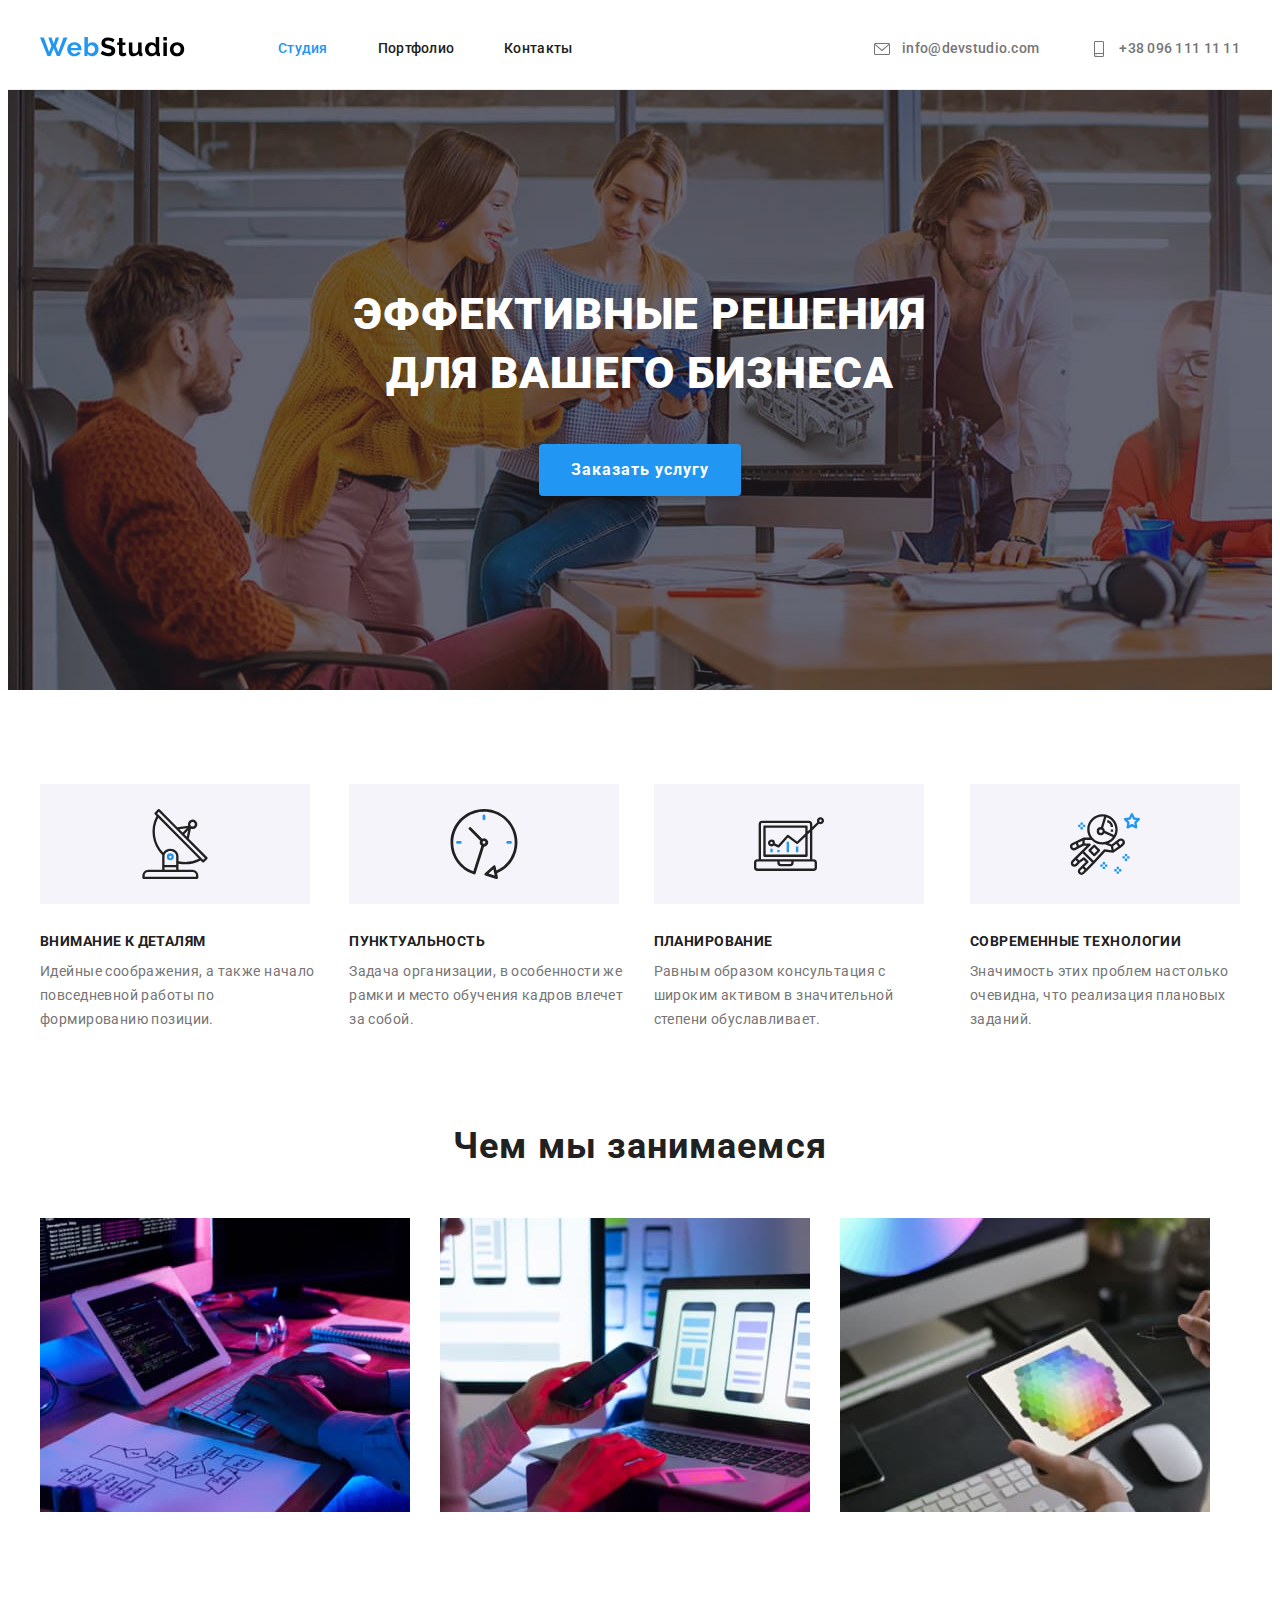
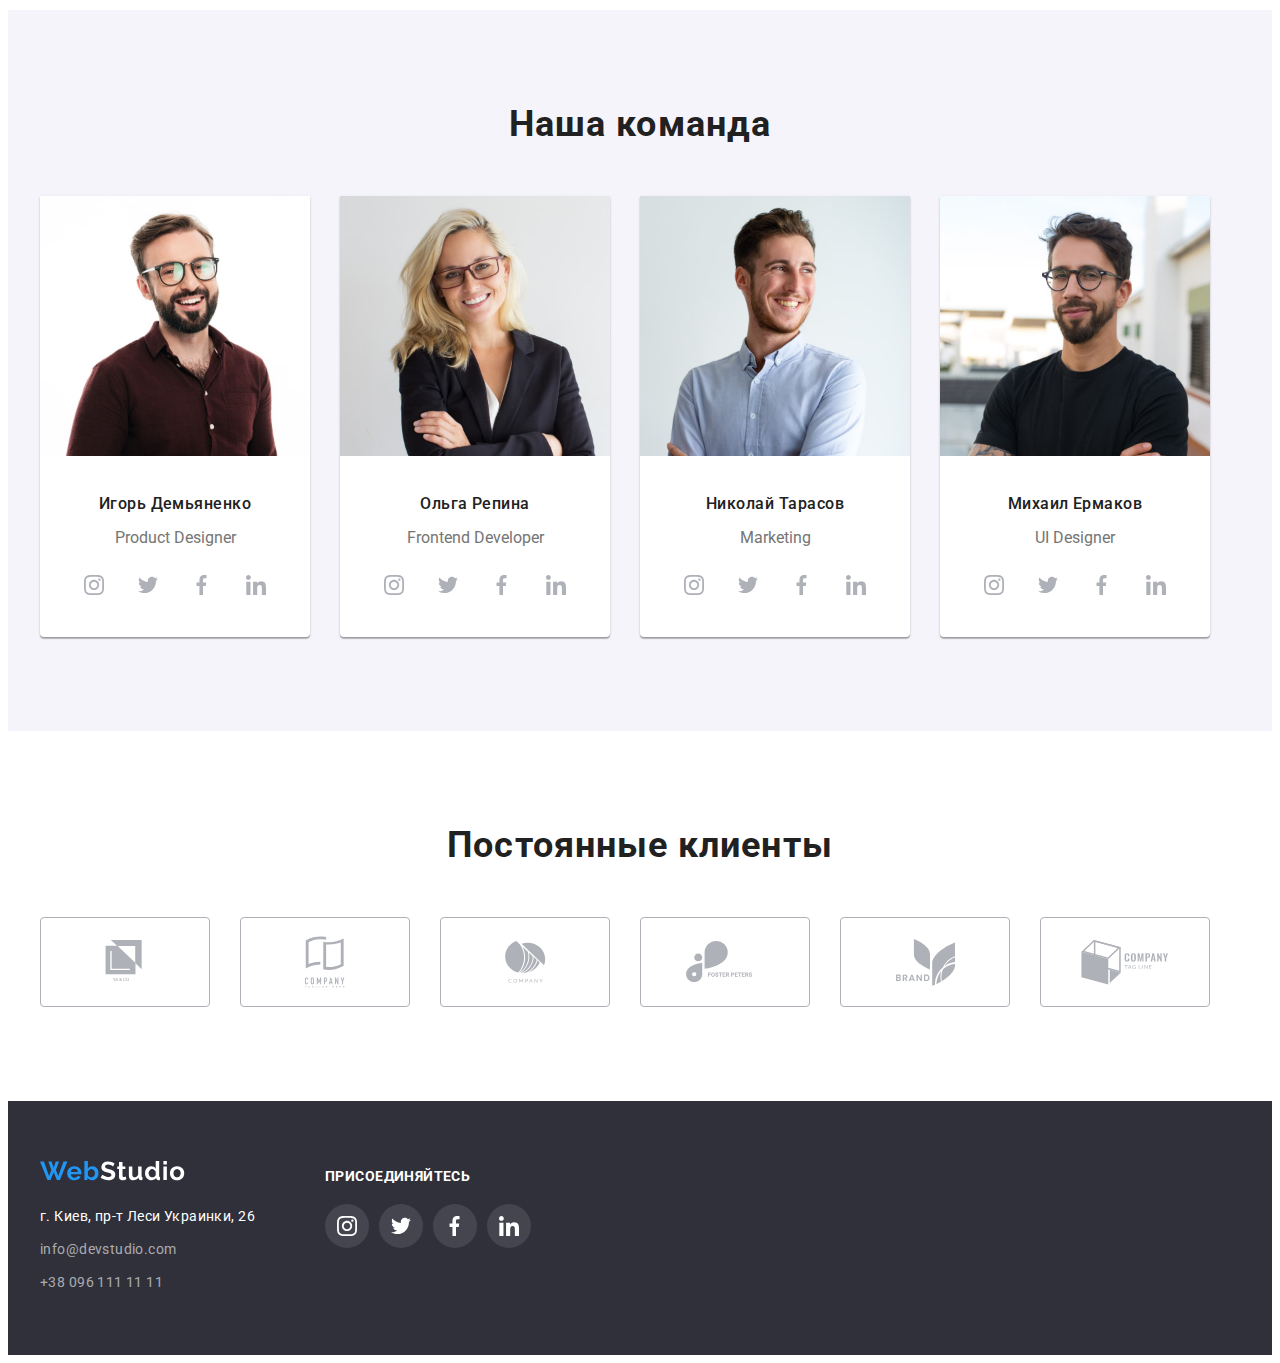
==== commit 9a7fcd7c: "hw corrections" ====
--- a/index.html
+++ b/index.html
@@ -244,42 +244,42 @@
                 <ul class="client-links list container">
                     <li class="client">
                         <a class="link" href="">
-                            <svg class="icon">
+                            <svg class="icon logo-1">
                                 <use href="./images/sprite.svg#icon-logo-1"></use>
                             </svg>
                         </a>
                     </li>
                     <li class="client">
                         <a class="link" href="">
-                            <svg class="icon">
+                            <svg class="icon logo-2">
                                 <use href="./images/sprite.svg#icon-logo-2"></use>
                             </svg>
                         </a>
                     </li>
                     <li class="client">
                         <a class="link" href="">
-                            <svg class="icon">
+                            <svg class="icon logo-3">
                                 <use href="./images/sprite.svg#icon-logo-3"></use>
                             </svg>
                         </a>
                     </li>
                     <li class="client">
                         <a class="link" href="">
-                            <svg class="icon">
+                            <svg class="icon logo-4">
                                 <use href="./images/sprite.svg#icon-logo-4"></use>
                             </svg>
                         </a>
                     </li>
                     <li class="client">
                         <a class="link" href="">
-                            <svg class="icon">
+                            <svg class="icon logo-5">
                                 <use href="./images/sprite.svg#icon-logo-5"></use>
                             </svg>
                         </a>
                     </li>
                     <li class="client">
                         <a class="link" href="">
-                            <svg class="icon">
+                            <svg class="icon logo-6">
                                 <use href="./images/sprite.svg#icon-logo-6"></use>
                             </svg>
                         </a>
--- a/css/styles.css
+++ b/css/styles.css
@@ -346,9 +346,37 @@
 }
 
 .client-links .icon {
+  fill: currentColor;
+}
+
+.client-links .logo-1 {
   width: 49px;
   height: 44px;
-  fill: currentColor;
+}
+
+.client-links .logo-2 {
+  width: 40px;
+  height: 52px;
+}
+
+.client-links .logo-3 {
+  width: 41px;
+  height: 42px;
+}
+
+.client-links .logo-4 {
+  width: 79px;
+  height: 42px;
+}
+
+.client-links .logo-5 {
+  width: 59px;
+  height: 47px;
+}
+
+.client-links .logo-6 {
+  width: 88px;
+  height: 45px;
 }
 
 .client-links .client:not(:last-child) {
@@ -477,8 +505,18 @@
   text-align: left;
 }
 
-.portfolio .item:hover,
+/* .portfolio .item:hover,
 .portfolio .item:focus {
+  box-shadow: 0px 1px 1px rgba(0, 0, 0, 0.12), 0px 4px 4px rgba(0, 0, 0, 0.06),
+    1px 4px 6px rgba(0, 0, 0, 0.16);
+} */
+
+.portfolio-link {
+  display: block;
+}
+
+.portfolio-link:focus,
+.portfolio-link:hover {
   box-shadow: 0px 1px 1px rgba(0, 0, 0, 0.12), 0px 4px 4px rgba(0, 0, 0, 0.06),
     1px 4px 6px rgba(0, 0, 0, 0.16);
 }
